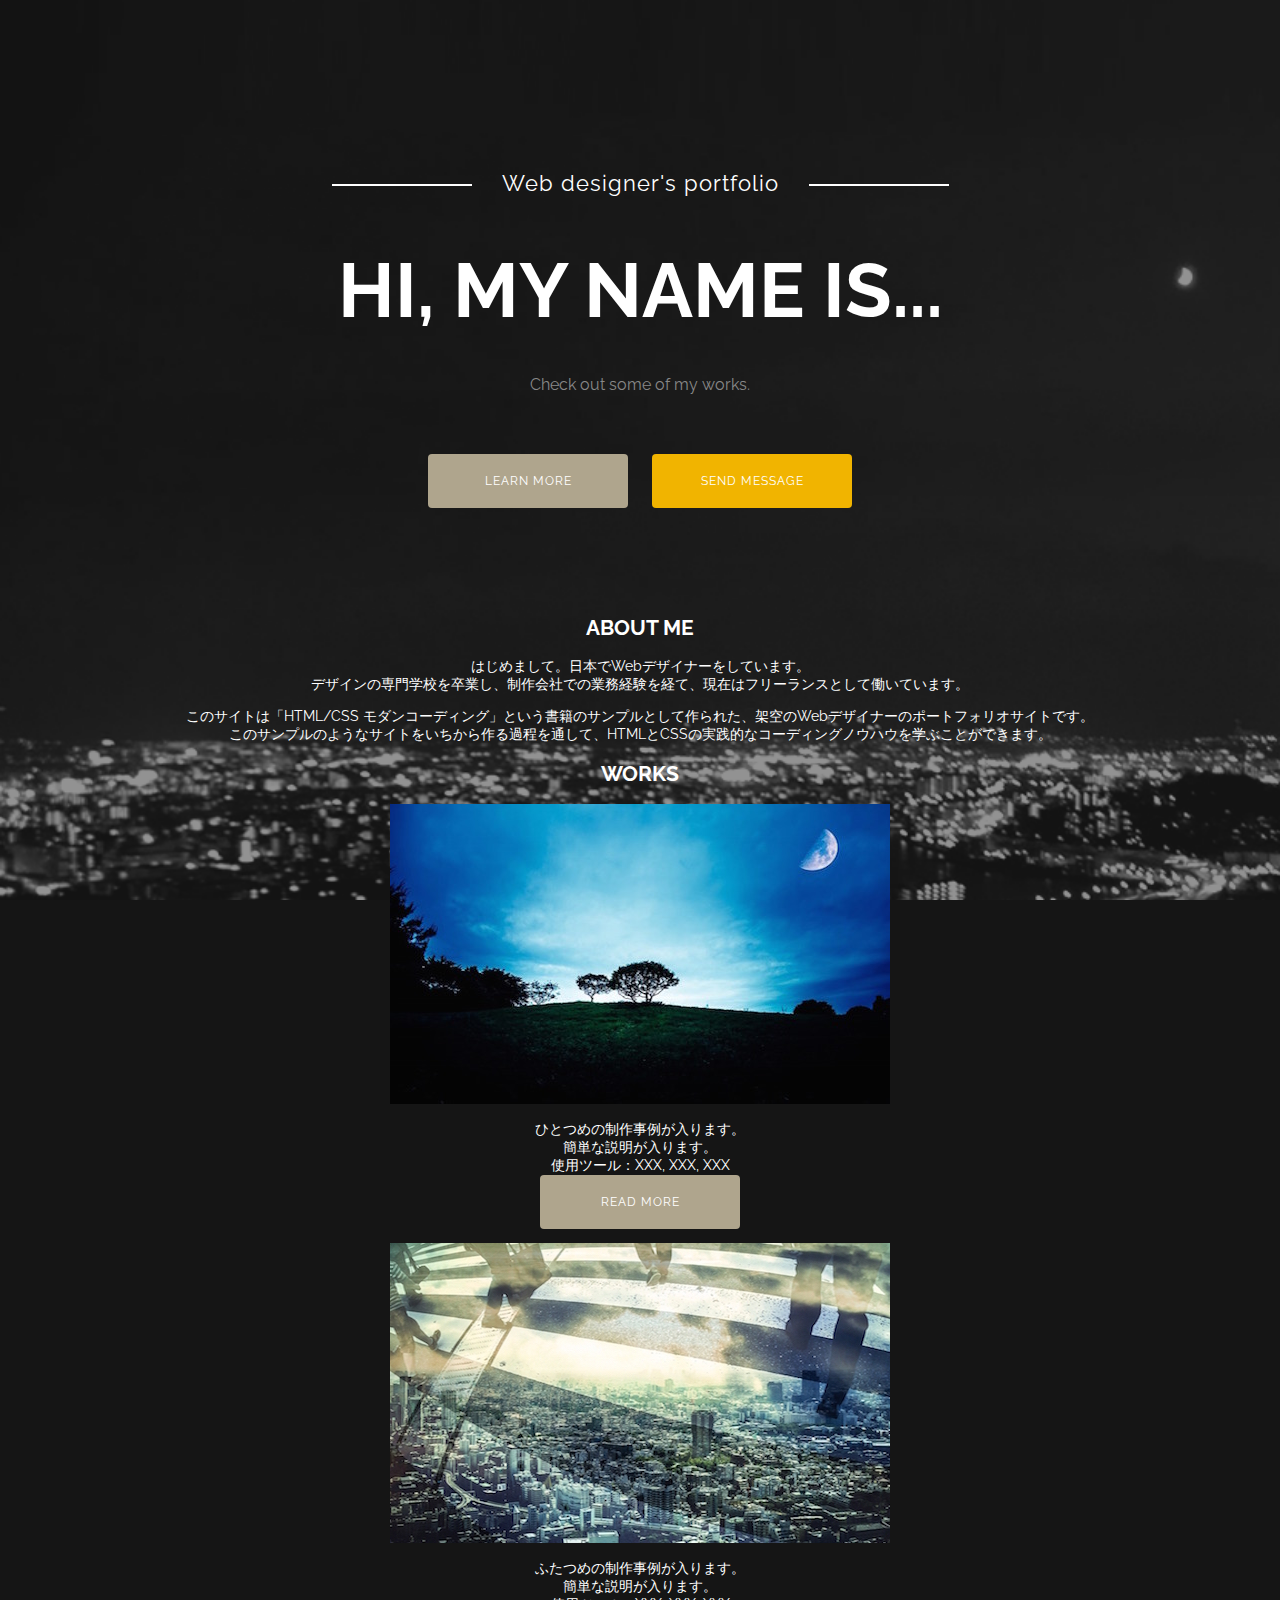
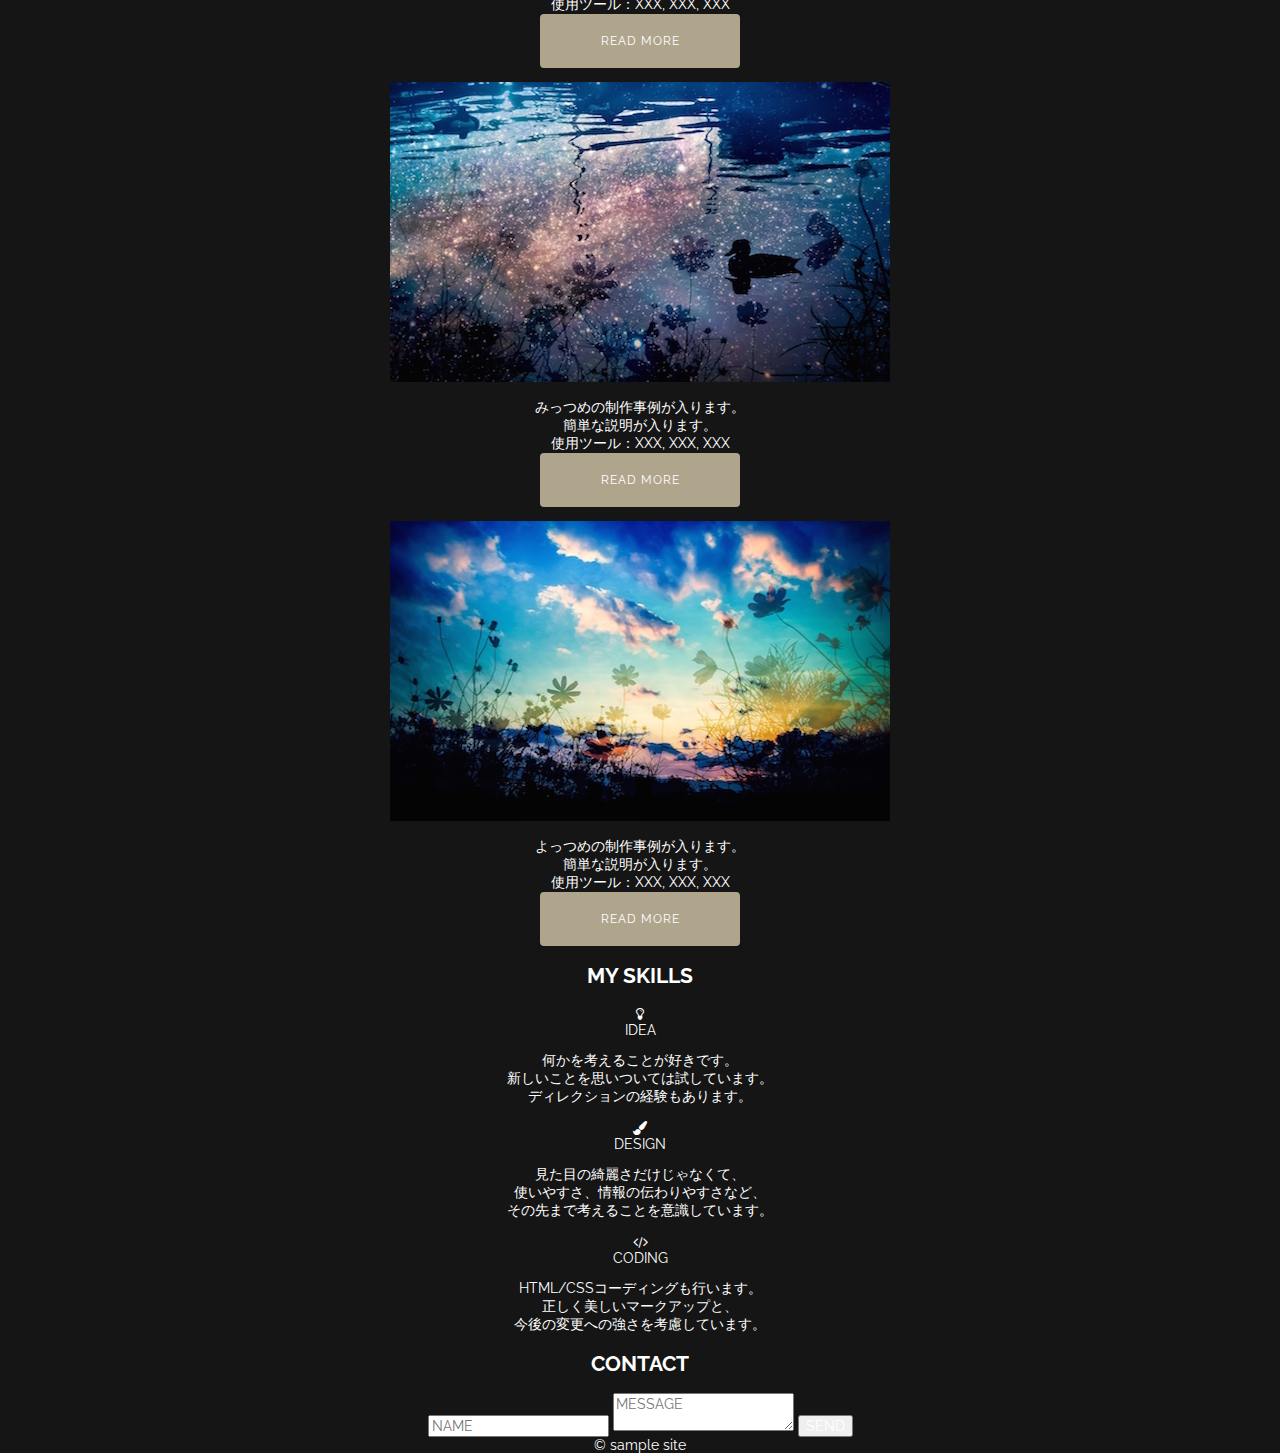
==== index.html @ 4747a4f3 "no message" ====
<!DOCTYPE html>
<html lang="ja">
<head>
  <meta charset="UTF-8">
  <meta name="viewport" content="width=device-width,initial-scale=1.0,minimum-scale=1.0">
  <title>シングルページレイアウト</title>
  <link rel="stylesheet" href="http://fonts.googleapis.com/css?family=Raleway:700,400">
  <link rel="stylesheet" href="http://maxcdn.bootstrapcdn.com/font-awesome/4.3.0/css/font-awesome.min.css">
  <link rel="stylesheet" href="css/normalize.css">
  <link rel="stylesheet" href="css/style.css">
</head>
<body>
  <header class="header">
    <p class="site-title-sub">Web designer's portfolio</p>
    <h1 class="site-title">HI, MY NAME IS...</h1>
    <p class="site-description">Check out some of my works.</p>
    <div class="buttons">
      <a class="button" href="#about">LEARN MORE</a>
      <a class="button button-showy" href="#contact">SEND MESSAGE</a>
    </div>
  </header>
  <section class="about" id="about">
    <h2 class="heading">ABOUT ME</h2>
    <p class="about-text">
      はじめまして。日本でWebデザイナーをしています。<br>
      デザインの専門学校を卒業し、制作会社での業務経験を経て、現在はフリーランスとして働いています。
    </p>
    <p class="about-text">
      このサイトは「HTML/CSS モダンコーディング」という書籍のサンプルとして作られた、架空のWebデザイナーのポートフォリオサイトです。<br>
      このサンプルのようなサイトをいちから作る過程を通して、HTMLとCSSの実践的なコーディングノウハウを学ぶことができます。
    </p>
  </section>
  <section class="works">
    <h2 class="heading">WORKS</h2>
    <div class="works-wrapper">
      <div class="work-box tree">
        <img class="work-image" src="images/tree.jpg" alt="制作事例1">
        <div class="work-description">
          <div class="work-description-inner">
            <p class="work-text">
              ひとつめの制作事例が入ります。<br>
              簡単な説明が入ります。<br>
              使用ツール：XXX, XXX, XXX<br>
              <a href="#" class="button button-ghost">READ MORE</a>
            </p>
          </div>
        </div>
      </div>
      <div class="work-box building">
        <img class="work-image" src="images/building.jpg" alt="制作事例2">
        <div class="work-description">
          <div class="work-description-inner">
            <p class="work-text">
              ふたつめの制作事例が入ります。<br>
              簡単な説明が入ります。<br>
              使用ツール：XXX, XXX, XXX<br>
              <a href="#" class="button button-ghost">READ MORE</a>
            </p>
          </div>
        </div>
      </div>
      <div class="work-box lake">
        <img class="work-image" src="images/lake.jpg" alt="制作事例3">
        <div class="work-description">
          <div class="work-description-inner">
            <p class="work-text">
              みっつめの制作事例が入ります。<br>
              簡単な説明が入ります。<br>
              使用ツール：XXX, XXX, XXX<br>
              <a href="#" class="button button-ghost">READ MORE</a>
            </p>
          </div>
        </div>
      </div>
      <div class="work-box sky">
        <img class="work-image" src="images/sky.jpg" alt="制作事例4">
        <div class="work-description">
          <div class="work-description-inner">
            <p class="work-text">
              よっつめの制作事例が入ります。<br>
              簡単な説明が入ります。<br>
              使用ツール：XXX, XXX, XXX<br>
              <a href="#" class="button button-ghost">READ MORE</a>
            </p>
          </div>
        </div>
      </div>
    </div>
  </section>
  <section class="skills">
    <h2 class="heading">MY SKILLS</h2>
    <div class="skills-wrapper">
      <div class="skill-box">
        <i class="skill-icon fa fa-lightbulb-o"></i>
        <div class="skill-title">IDEA</div>
        <p class="skill-text">
          何かを考えることが好きです。<br>
          新しいことを思いついては試しています。<br>
          ディレクションの経験もあります。
        </p>
      </div>
      <div class="skill-box">
        <i class="skill-icon fa fa-paint-brush"></i>
        <div class="skill-title">DESIGN</div>
        <p class="skill-text">
          見た目の綺麗さだけじゃなくて、<br>
          使いやすさ、情報の伝わりやすさなど、<br>
          その先まで考えることを意識しています。
        </p>
      </div>
      <div class="skill-box">
        <i class="skill-icon fa fa-code"></i>
        <div class="skill-title">CODING</div>
        <p class="skill-text">
          HTML/CSSコーディングも行います。<br>
          正しく美しいマークアップと、<br>
          今後の変更への強さを考慮しています。
        </p>
      </div>
    </div>
  </section>
  <section class="contact" id="contact">
    <h2 class="heading">CONTACT</h2>
    <form class="contact-form">
      <input type="text" name="name" placeholder="NAME">
      <textarea name="message" placeholder="MESSAGE"></textarea>
      <input type="submit" value="SEND">
    </form>
  </section>
  <footer class="footer">
      © sample site
  </footer>
  <script src="lib/placeholders.min.js"></script>
</body>
</html>
---- css/style.css ----
@charset "UTF-8";

html{
	font-size: 62.5%; /*10px相当*/
}
*, *::before, *::after {
	box-sizing: border-box;
}
body {
	background: #151515 url('../images/bg.png') no-repeat fixed left bottom;
	background-size: cover;
	color: #fff;
	text-align: center;
	font-size: 1.4rem;
	font-family: Raleway, "Hiragino Kaku Gothic ProN", Meiryo, sans-serif;
}
.header {
	padding: 170px 30px 80px;
}
.site-title-sub {
	margin: 0 0 30px;
	letter-spacing: 1px; /*文字間隔*/
	font-size: 2.2rem;
}
.site-title-sub::before,
.site-title-sub::after {
	content: '';
	display: inline-block;
	width: 140px;
	height: 2px;
	margin: 0 30px;
	background-color: #fff;
	vertical-align: middle; /*線が文字の中央にくる*/
}
.site-title {
	margin: 50px 0px 40px;
	font-size: 7.6rem;
}
.site-description {
	margin-bottom: 50px;
	color: #888;
	font-size: 1.6rem;
}
.button {
	display: inline-block;
	width: 200px;
	padding: 20px;
	border-radius: 4px;
	background-color: #afa58d;
	color: #fff;
	text-decoration: none; /*リンクの下線を非表示*/
	letter-spacing: 1px;
	font-size: 1.2rem;
}
.button:hover {
	opacity: 0.9; /*ホバーした時に透明度を下げる*/
}
.button-showy {
	background-color: #f1b400;
}
.buttons .button {
	margin: 10px;
}
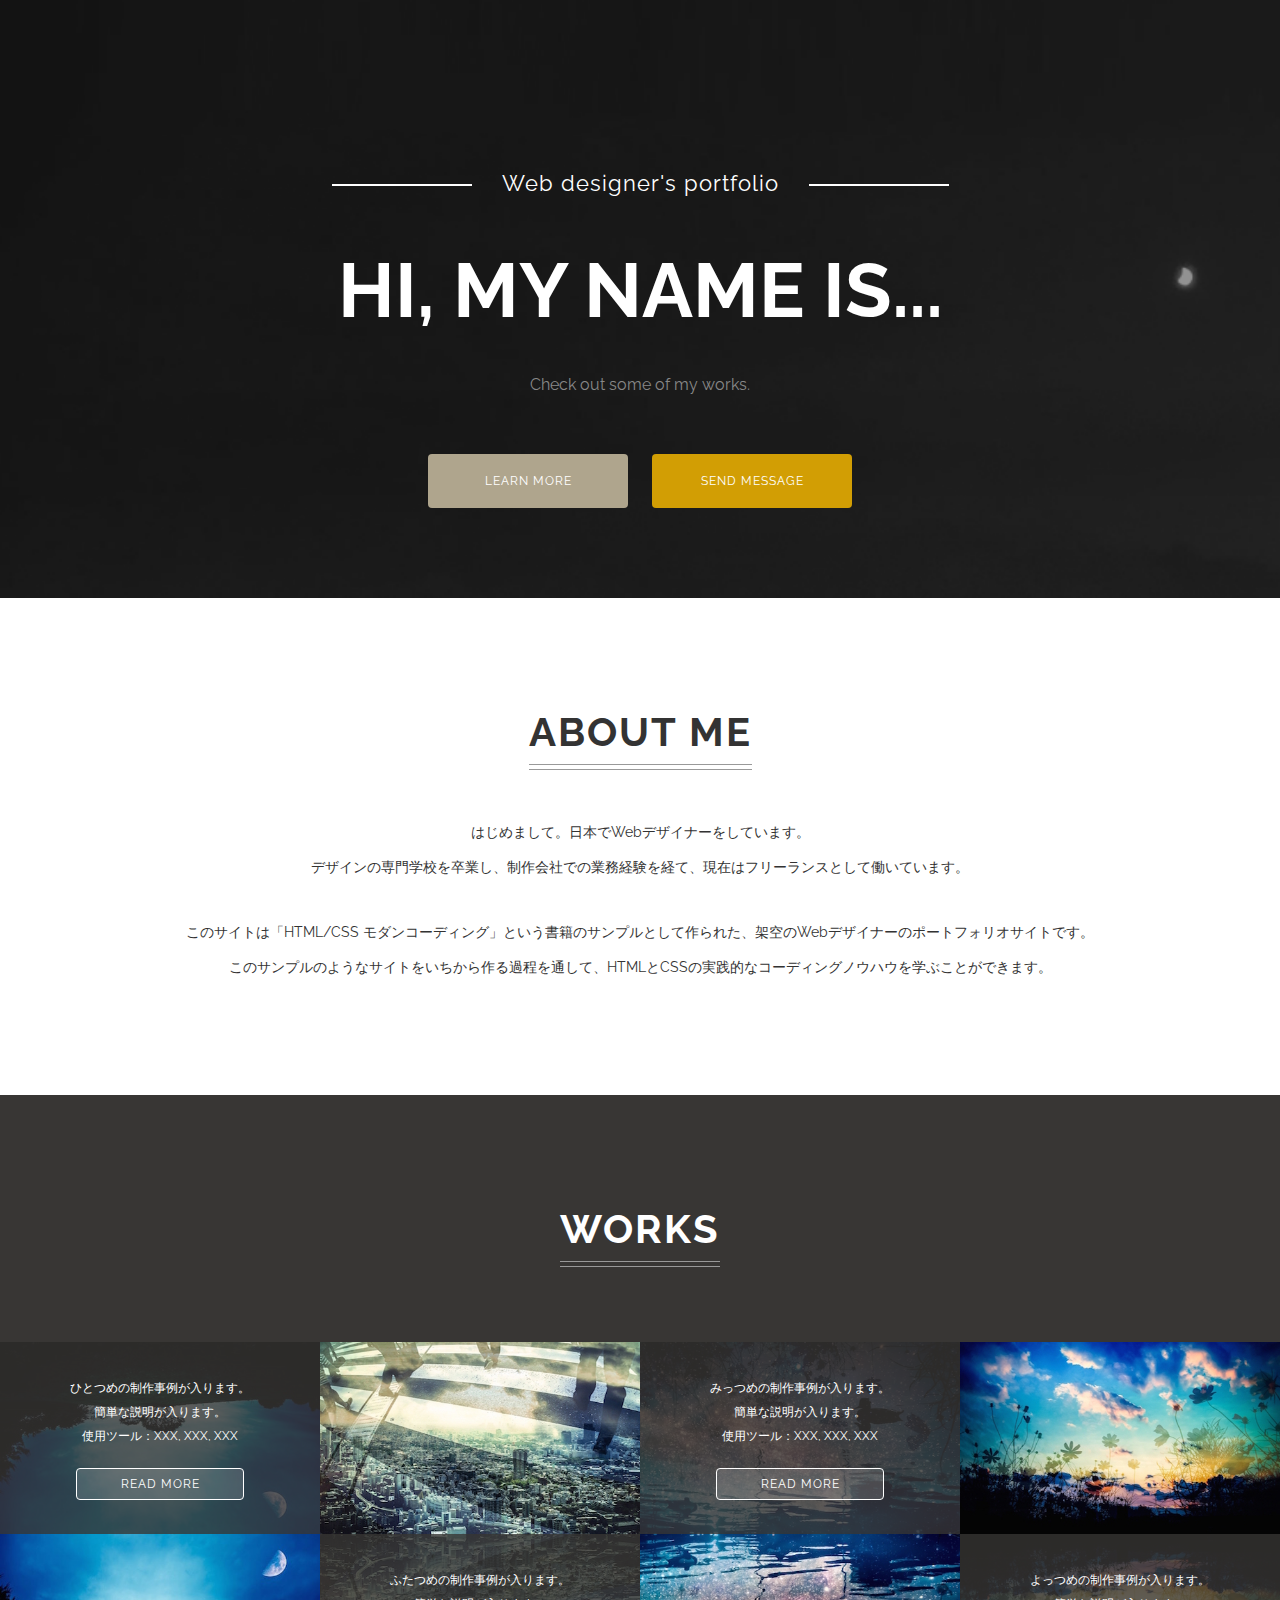
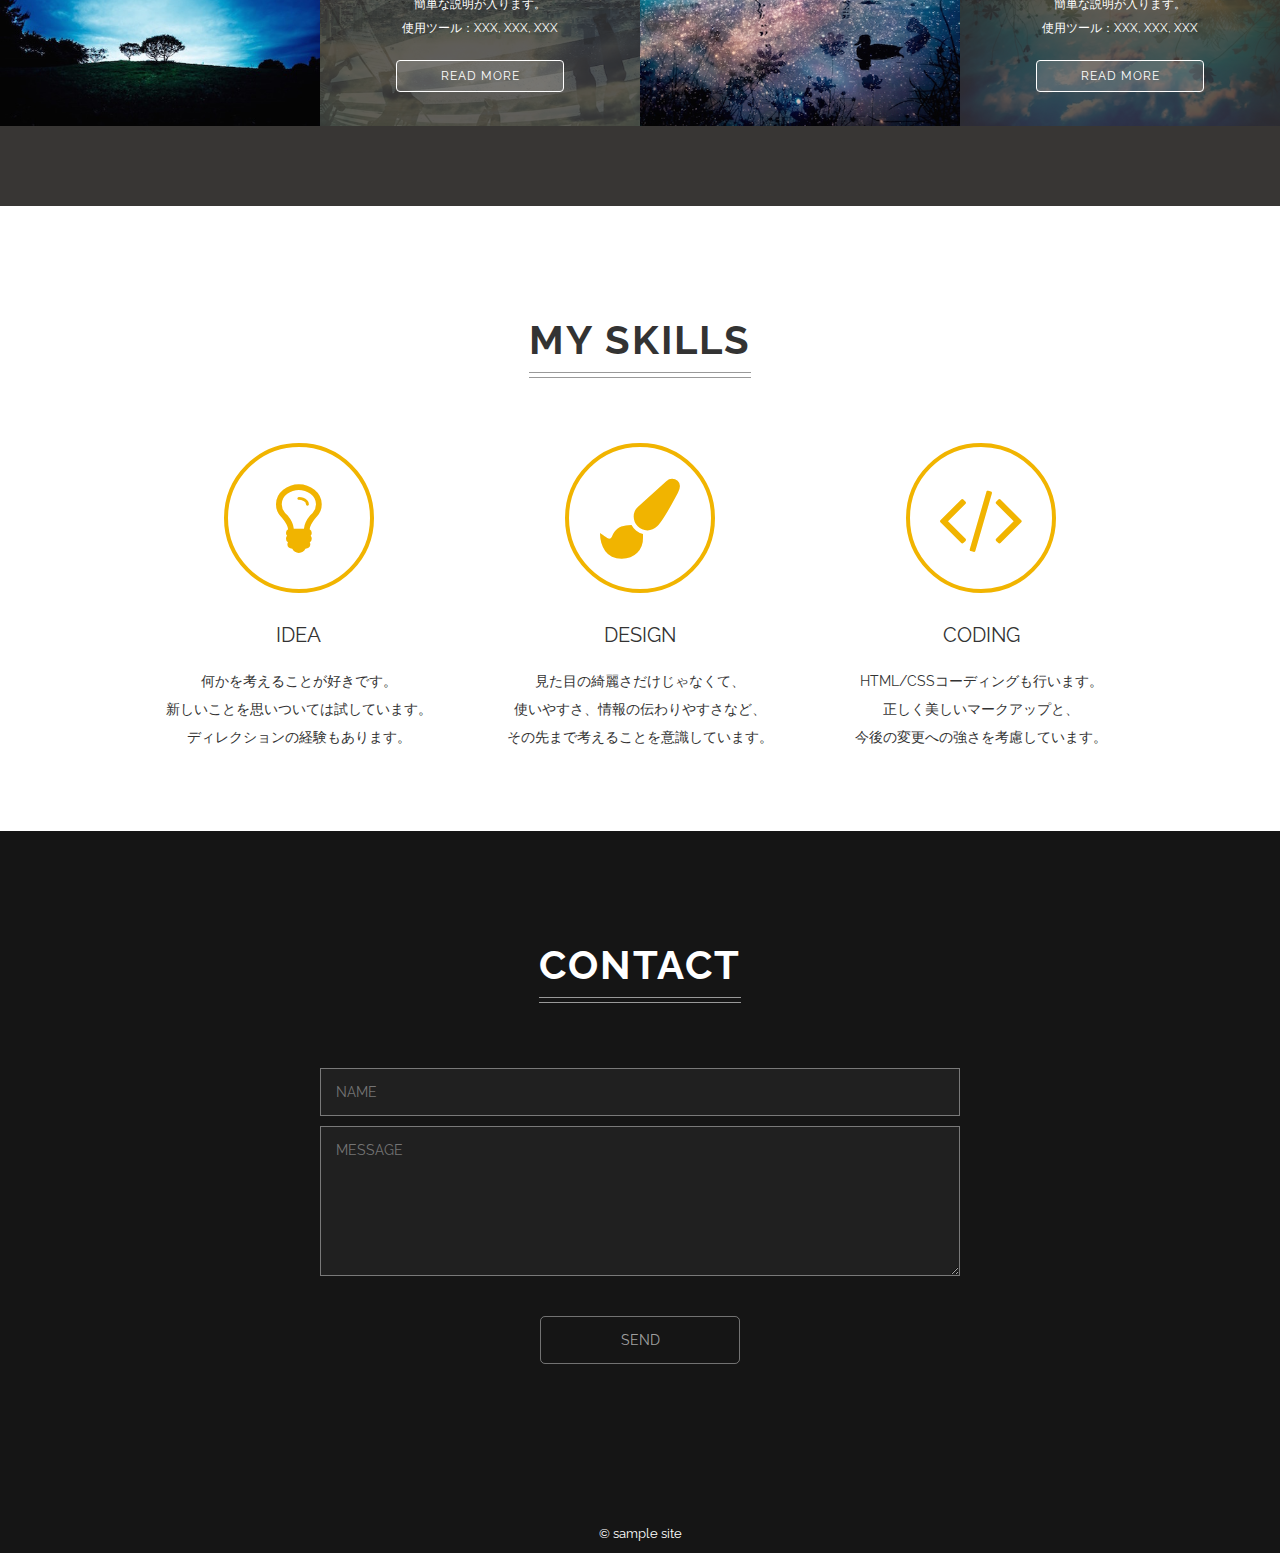
==== commit dd17fb48: "セクション1完成" ====
--- a/index.html
+++ b/index.html
@@ -6,8 +6,8 @@
   <title>シングルページレイアウト</title>
   <link rel="stylesheet" href="http://fonts.googleapis.com/css?family=Raleway:700,400">
   <link rel="stylesheet" href="http://maxcdn.bootstrapcdn.com/font-awesome/4.3.0/css/font-awesome.min.css">
-  <link rel="stylesheet" href="css/normalize.css">
-  <link rel="stylesheet" href="css/style.css">
+  <link rel="stylesheet" href="css/sample_normalize.css">
+  <link rel="stylesheet" href="css/sample_style.css">
 </head>
 <body>
   <header class="header">
--- a/css/sample_style.css
+++ b/css/sample_style.css
@@ -0,0 +1,417 @@
+@charset "UTF-8";
+
+/* --------------------------------
+ * base
+ * -------------------------------- */
+html {
+  font-size: 62.5%;
+}
+body {
+  background: #151515 url('../images/bg.png') no-repeat fixed left bottom;
+  background-size: cover;
+  color: #fff;
+  text-align: center;
+  font-size: 1.4rem;
+  font-family: Raleway, "Hiragino Kaku Gothic ProN",  Meiryo,  sans-serif;
+}
+*, *::before, *::after {
+  box-sizing: border-box;
+}
+
+
+/* --------------------------------
+ * parts
+ * -------------------------------- */
+.heading {
+  position: relative;
+  display: inline-block;
+  margin: 30px 0 15px;
+  padding-bottom: 15px;
+  letter-spacing: 2px;
+  font-size: 4rem;
+}
+.heading::before,
+.heading::after {
+  content: '';
+  position: absolute;
+  right: 0;
+  bottom: 0;
+  left: 0;
+  border-bottom: 1px solid #999;
+}
+.heading::before {
+  bottom: 5px;
+}
+.button {
+  display: inline-block;
+  width: 200px;
+  padding: 20px;
+  border-radius: 4px;
+  background-color: #afa58d;
+  color: #fff;
+  text-decoration: none;
+  letter-spacing: 1px;
+  font-size: 1.2rem;
+}
+.button:hover {
+  opacity: 0.9;
+}
+.button-showy {
+  background-color: #D29E04;
+}
+.button-ghost {
+  border: 1px solid #fff;
+  background-color: rgba(255, 255, 255, 0.15);
+}
+
+
+/* --------------------------------
+ * header
+ * -------------------------------- */
+.header {
+  padding: 170px 30px 80px;
+}
+.site-title-sub {
+  margin: 0 0 30px;
+  letter-spacing: 1px;
+  font-size: 2.2rem;
+}
+.site-title-sub::before,
+.site-title-sub::after {
+  content: '';
+  display: inline-block;
+  width: 140px;
+  height: 2px;
+  margin: 0 30px;
+  background-color: #fff;
+  vertical-align: middle;
+}
+.site-title {
+  margin: 50px 0 40px;
+  font-size: 7.6rem;
+}
+.site-description {
+  margin-bottom: 50px;
+  color: #888;
+  font-size: 1.6rem;
+}
+.buttons .button {
+  margin: 10px;
+}
+
+
+/* --------------------------------
+ * about
+ * -------------------------------- */
+.about {
+  padding: 80px 30px;
+  background-color: #fff;
+  color: #333;
+}
+.about-text {
+  margin: 30px 0;
+  line-height: 2.5;
+}
+
+
+/* --------------------------------
+ * works
+ * -------------------------------- */
+.works {
+  padding: 80px 0;
+  background-color: #383634;
+}
+.works-wrapper {
+  display: table;
+  width: 100%;
+  margin-top: 60px;
+  table-layout: fixed;
+}
+.work-box {
+  position: relative;
+  display: table-cell;
+}
+.work-image {
+  display: block;
+  width: 100%;
+  margin: 0 0 60%;
+}
+.work-description {
+  position: absolute;
+  top: 50%;
+  left: 0;
+  z-index: 1;
+  width: 100%;
+  height: 50%;
+  overflow-y: auto;
+}
+.work-description-inner {
+  display: table;
+  width: 100%;
+  height: 100%;
+  padding: 20px;
+}
+.work-text {
+  display: table-cell;
+  vertical-align: middle;
+  font-size: 1.2rem;
+  line-height: 2;
+}
+.work-text .button {
+  width: 60%;
+  margin-top: 20px;
+  padding: 3px;
+}
+.work-box::after {
+  content: '';
+  position: absolute;
+  top: 50%;
+  left: 0;
+  width: 100%;
+  height: 50%;
+  background: no-repeat;
+  background-size: 100% 100%;
+  opacity: 0.2;
+  transform: scaleY(-1);
+}
+.work-box.tree::after {
+  background-image: url('../images/tree.jpg');
+}
+.work-box.building::after {
+  background-image: url('../images/building.jpg');
+}
+.work-box.lake::after {
+  background-image: url('../images/lake.jpg');
+}
+.work-box.sky::after {
+  background-image: url('../images/sky.jpg');
+}
+.work-box:nth-child(odd) .work-image {
+  margin: 60% 0 0;
+}
+.work-box:nth-child(odd) .work-description,
+.work-box:nth-child(odd)::after {
+  top: 0;
+}
+
+
+/* --------------------------------
+ * skills
+ * -------------------------------- */
+.skills {
+  padding: 80px 0;
+  background-color: #fff;
+  color: #333;
+}
+.skills-wrapper {
+  display: table;
+  width: 80%;
+  margin: 50px auto 0;
+  table-layout: fixed;
+}
+.skill-box {
+  display: table-cell;
+}
+.skill-icon {
+  width: 150px;
+  height: 150px;
+  margin-bottom: 30px;
+  border: 4px solid;
+  border-radius: 50%;
+  color: #f1b400;
+  font-size: 8rem;
+  line-height: 142px;
+}
+.skill-title {
+  margin: 0 20px 20px;
+  font-size: 2rem;
+}
+.skill-text {
+  margin: 0 20px;
+  line-height: 2;
+}
+
+
+/* --------------------------------
+ * contact
+ * -------------------------------- */
+.contact {
+  padding: 80px 0 150px;
+}
+.contact-form {
+  width: 50%;
+  margin: 50px auto 0;
+}
+.contact-form input[type=text],
+.contact-form textarea {
+  display: block;
+  width: 100%;
+  margin-bottom: 10px;
+  padding: 15px;
+  outline: none;
+  border: 1px solid rgba(255, 255, 255, 0.4);
+  border-radius: 0;
+  background-color: rgba(255, 255, 255, 0.05);
+  color: #fff;
+}
+.contact-form input[type=text]:focus,
+.contact-form textarea:focus {
+  box-shadow: 0 0 8px rgba(255, 255, 255, 0.5) inset;
+}
+.contact-form textarea {
+  height: 150px;
+}
+.contact-form input[type=submit] {
+  display: block;
+  width: 200px;
+  margin: 40px auto 0;
+  padding: 15px;
+  border: 1px solid rgba(255, 255, 255, 0.4);
+  border-radius: 5px;
+  background-color: transparent;
+  color: rgba(255, 255, 255, 0.6);
+  cursor: pointer;
+}
+.contact-form input[type=submit]:hover {
+  background-color: rgba(255, 255, 255, 0.05);
+}
+
+
+/* --------------------------------
+ * footer
+ * -------------------------------- */
+.footer {
+  padding: 12px 0;
+  font-size: 1.3rem;
+}
+
+
+/* --------------------------------
+ * smart phone
+ * -------------------------------- */
+@media (max-width: 1024px) {
+  body {
+    background-image: none;
+  }
+}
+@media (max-width: 768px) {
+  body {
+    font-size: 1.3rem;
+  }
+  .heading {
+    margin-top: 20px;
+    font-size: 2.5rem;
+  }
+  .button:hover {
+    opacity: 1;
+  }
+
+  /* --- header --- */
+  .header {
+    padding-top: 60px;
+  }
+  .site-title-sub {
+    font-size: 1.7rem;
+  }
+  .site-title-sub::before,
+  .site-title-sub::after {
+    display: block;
+    width: 80%;
+    margin: 10px auto;
+  }
+  .site-title {
+    margin-top: 35px;
+    font-size: 5rem;
+  }
+
+  /* --- about --- */
+  .about-text {
+    line-height: 1.8;
+  }
+
+  /* --- works --- */
+  .works-wrapper,
+  .work-box {
+    display: block;
+  }
+  .work-image {
+    display: none;
+  }
+  .work-description {
+    position: relative;
+  }
+  .work-box::after {
+    top: 0;
+    height: 100%;
+    background-size: cover;
+    transform: none;
+  }
+
+  /* --- skills --- */
+  .skills-wrapper,
+  .skill-box {
+    display: block;
+  }
+  .skill-box {
+    margin: 40px auto;
+  }
+  .skill-icon {
+    width: 100px;
+    height: 100px;
+    font-size: 5rem;
+    line-height: 92px;
+  }
+  .skill-text {
+    margin: 0;
+  }
+
+  /* --- contact --- */
+  .contact {
+    padding-bottom: 80px;
+  }
+  .contact-form {
+    width: 80%;
+  }
+}
+
+
+/* --------------------------------
+ * challenge
+ *
+ * 31行目からの.heading::before, .heading::afterの
+ * スタイルをコメントアウトしてから適用してください。
+ * -------------------------------- */
+/*
+.heading::before,
+.heading::after {
+  content: '';
+  display: inline-block;
+  width: 0.3em;
+  height: 0.3em;
+  margin: 0 0.5em;
+  border: 1px solid;
+  vertical-align: 0.2em;
+  -webkit-transform: rotate(45deg);
+  -ms-transform: rotate(45deg);
+  transform: rotate(45deg);
+}
+.work-box {
+  overflow: hidden;
+}
+.work-image {
+  transition: -webkit-transform 0.5s ease-in-out;
+  transition: transform 0.5s ease-in-out;
+}
+.work-box:nth-child(odd) .work-image {
+  -webkit-transform-origin: top center;
+  transform-origin: top center;
+}
+.work-box:nth-child(even) .work-image {
+  -webkit-transform-origin: bottom center;
+  transform-origin: bottom center;
+}
+.work-box:hover .work-image {
+  -webkit-transform: scale(1.1);
+  transform: scale(1.1);
+}
+*/
